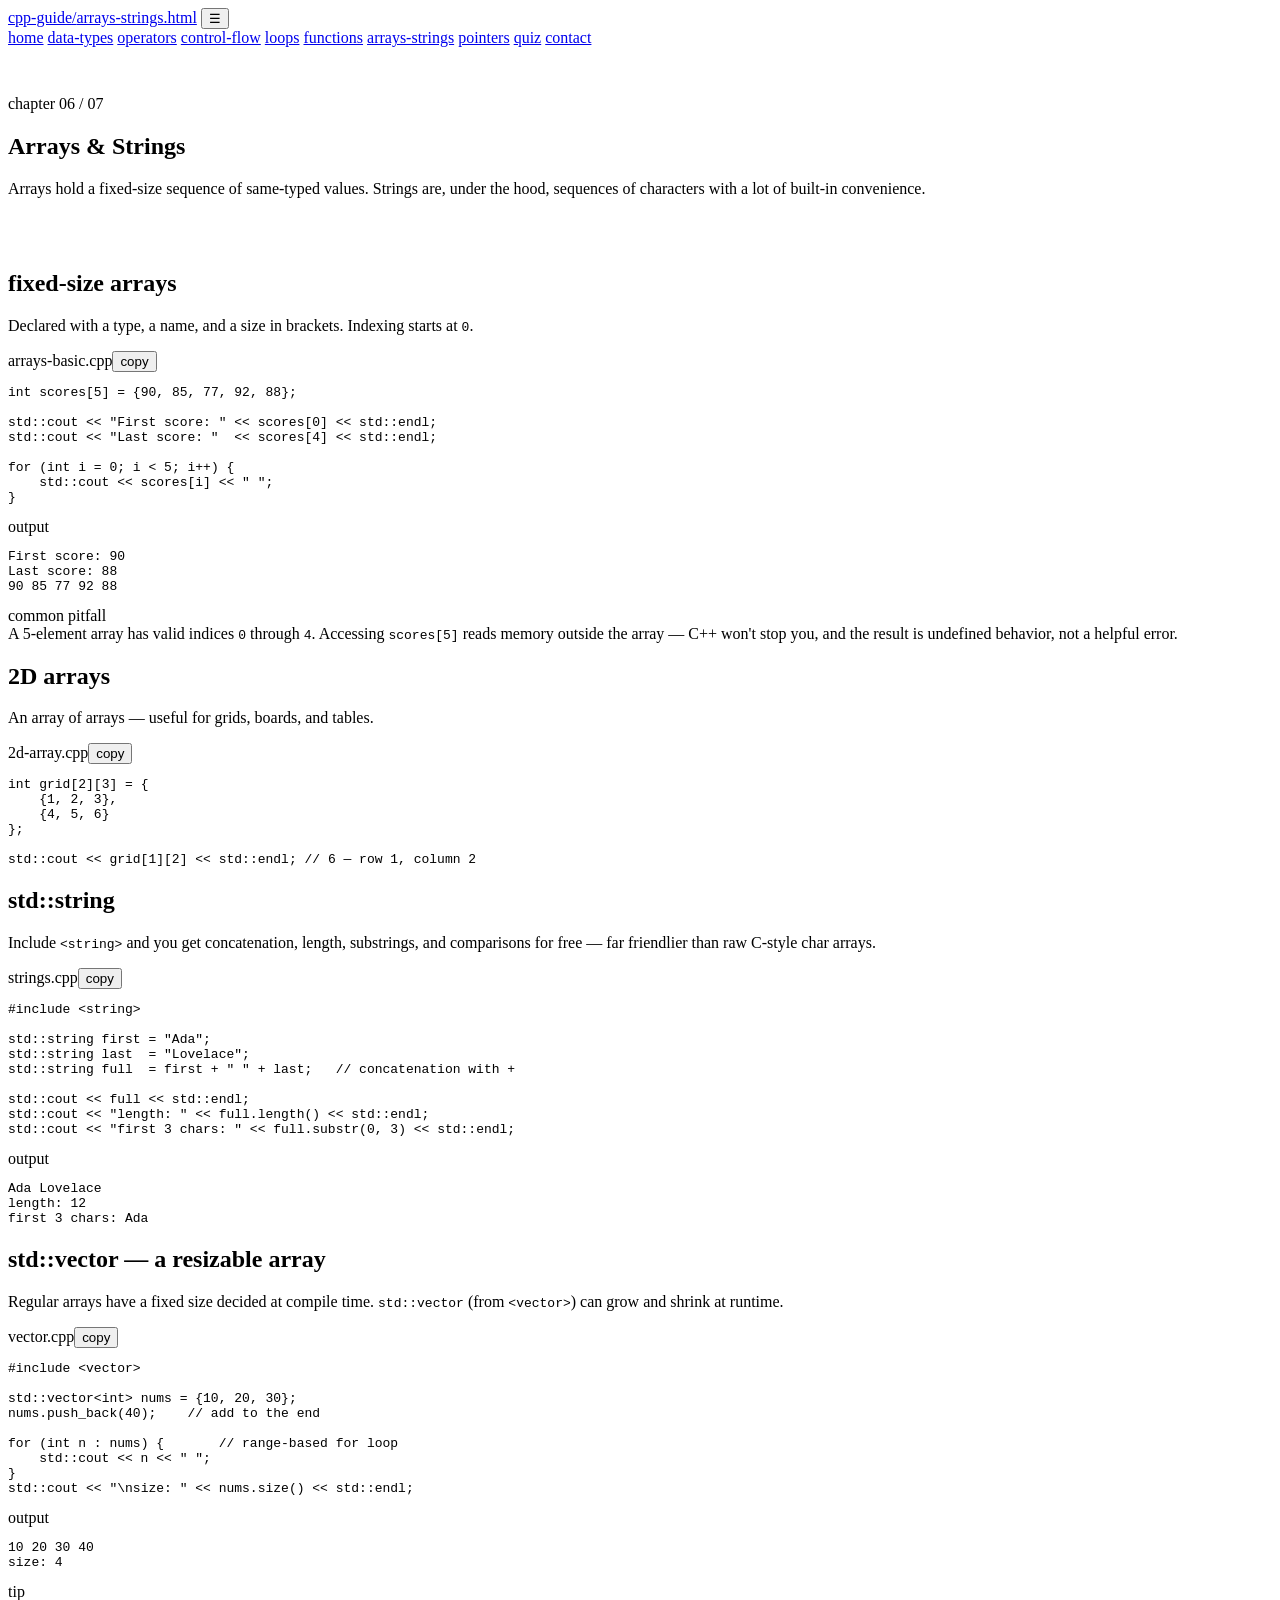
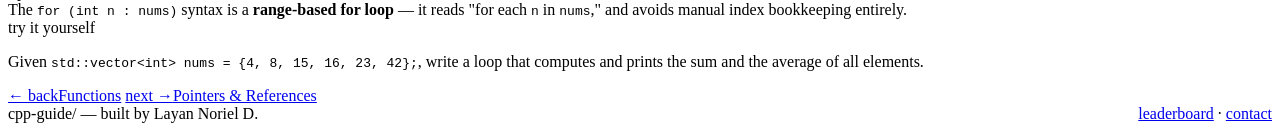
==== arrays-strings.html @ 3d73a4aa "Add files via upload" ====
<!DOCTYPE html>
<html lang="en">
<head>
<meta charset="UTF-8">
<meta name="viewport" content="width=device-width, initial-scale=1.0">
<title>Arrays &amp; Strings — C++ Learning Guide</title>
<meta name="description" content="C++ arrays and strings: fixed arrays, 2D arrays, std::string, and std::vector basics.">
<link rel="stylesheet" href="assets/css/style.css">
</head>
<body>

<header class="titlebar">
  <div class="wrap">
    <div class="dots"><span></span><span></span><span></span></div>
    <a class="brand" href="index.html"><span class="path">cpp-guide/</span><span class="file">arrays-strings.html</span></a>
    <button class="navtoggle" aria-label="toggle menu">☰</button>
    <nav class="navlinks">
      <a href="index.html">home</a>
      <a href="data-types.html">data-types</a>
      <a href="operators.html">operators</a>
      <a href="control-flow.html">control-flow</a>
      <a href="loops.html">loops</a>
      <a href="functions.html">functions</a>
      <a href="arrays-strings.html">arrays-strings</a>
      <a href="pointers.html">pointers</a>
      <a href="quiz.html">quiz</a>
      <a href="contact.html">contact</a>
    </nav>
  </div>
</header>

<section class="hero" style="padding:48px 0 36px;">
  <div class="wrap">
    <div class="eyebrow">chapter 06 / 07</div>
    <h1>Arrays &amp; <span class="accent">Strings</span></h1>
    <p class="lede">Arrays hold a fixed-size sequence of same-typed values. Strings are, under the hood, sequences of characters with a lot of built-in convenience.</p>
  </div>
</section>

<main>
  <div class="wrap">

    <section>
      <h2>fixed-size arrays</h2>
      <p class="deck">Declared with a type, a name, and a size in brackets. Indexing starts at <code>0</code>.</p>
      <div class="code-window">
        <div class="cw-head"><div class="dots cw-dots"><span></span><span></span><span></span></div><span class="fname">arrays-basic.cpp</span><button class="copy-btn">copy</button></div>
        <pre><code><span class="tk-type">int</span> scores[<span class="tk-num">5</span>] = {<span class="tk-num">90</span>, <span class="tk-num">85</span>, <span class="tk-num">77</span>, <span class="tk-num">92</span>, <span class="tk-num">88</span>};

std::cout &lt;&lt; <span class="tk-str">"First score: "</span> &lt;&lt; scores[<span class="tk-num">0</span>] &lt;&lt; std::endl;
std::cout &lt;&lt; <span class="tk-str">"Last score: "</span>  &lt;&lt; scores[<span class="tk-num">4</span>] &lt;&lt; std::endl;

<span class="tk-kw">for</span> (<span class="tk-type">int</span> i = <span class="tk-num">0</span>; i &lt; <span class="tk-num">5</span>; i++) {
    std::cout &lt;&lt; scores[i] &lt;&lt; <span class="tk-str">" "</span>;
}</code></pre>
        <div class="cw-output"><div class="cw-label">output</div><pre><code>First score: 90
Last score: 88
90 85 77 92 88</code></pre></div>
      </div>
      <div class="note note-pitfall">
        <div class="note-head">common pitfall</div>
        A 5-element array has valid indices <code>0</code> through <code>4</code>. Accessing <code>scores[5]</code> reads memory outside the array — C++ won't stop you, and the result is undefined behavior, not a helpful error.
      </div>
    </section>

    <section>
      <h2>2D arrays</h2>
      <p class="deck">An array of arrays — useful for grids, boards, and tables.</p>
      <div class="code-window">
        <div class="cw-head"><div class="dots cw-dots"><span></span><span></span><span></span></div><span class="fname">2d-array.cpp</span><button class="copy-btn">copy</button></div>
        <pre><code><span class="tk-type">int</span> grid[<span class="tk-num">2</span>][<span class="tk-num">3</span>] = {
    {<span class="tk-num">1</span>, <span class="tk-num">2</span>, <span class="tk-num">3</span>},
    {<span class="tk-num">4</span>, <span class="tk-num">5</span>, <span class="tk-num">6</span>}
};

std::cout &lt;&lt; grid[<span class="tk-num">1</span>][<span class="tk-num">2</span>] &lt;&lt; std::endl; <span class="tk-com">// 6 — row 1, column 2</span></code></pre>
      </div>
    </section>

    <section>
      <h2>std::string</h2>
      <p class="deck">Include <code>&lt;string&gt;</code> and you get concatenation, length, substrings, and comparisons for free — far friendlier than raw C-style char arrays.</p>
      <div class="code-window">
        <div class="cw-head"><div class="dots cw-dots"><span></span><span></span><span></span></div><span class="fname">strings.cpp</span><button class="copy-btn">copy</button></div>
        <pre><code><span class="tk-op">#include</span> <span class="tk-str">&lt;string&gt;</span>

std::string first = <span class="tk-str">"Ada"</span>;
std::string last  = <span class="tk-str">"Lovelace"</span>;
std::string full  = first + <span class="tk-str">" "</span> + last;   <span class="tk-com">// concatenation with +</span>

std::cout &lt;&lt; full &lt;&lt; std::endl;
std::cout &lt;&lt; <span class="tk-str">"length: "</span> &lt;&lt; full.<span class="tk-fn">length</span>() &lt;&lt; std::endl;
std::cout &lt;&lt; <span class="tk-str">"first 3 chars: "</span> &lt;&lt; full.<span class="tk-fn">substr</span>(<span class="tk-num">0</span>, <span class="tk-num">3</span>) &lt;&lt; std::endl;</code></pre>
        <div class="cw-output"><div class="cw-label">output</div><pre><code>Ada Lovelace
length: 12
first 3 chars: Ada</code></pre></div>
      </div>
    </section>

    <section>
      <h2>std::vector — a resizable array</h2>
      <p class="deck">Regular arrays have a fixed size decided at compile time. <code>std::vector</code> (from <code>&lt;vector&gt;</code>) can grow and shrink at runtime.</p>
      <div class="code-window">
        <div class="cw-head"><div class="dots cw-dots"><span></span><span></span><span></span></div><span class="fname">vector.cpp</span><button class="copy-btn">copy</button></div>
        <pre><code><span class="tk-op">#include</span> <span class="tk-str">&lt;vector&gt;</span>

std::vector&lt;<span class="tk-type">int</span>&gt; nums = {<span class="tk-num">10</span>, <span class="tk-num">20</span>, <span class="tk-num">30</span>};
nums.<span class="tk-fn">push_back</span>(<span class="tk-num">40</span>);    <span class="tk-com">// add to the end</span>

<span class="tk-kw">for</span> (<span class="tk-type">int</span> n : nums) {       <span class="tk-com">// range-based for loop</span>
    std::cout &lt;&lt; n &lt;&lt; <span class="tk-str">" "</span>;
}
std::cout &lt;&lt; <span class="tk-str">"\nsize: "</span> &lt;&lt; nums.<span class="tk-fn">size</span>() &lt;&lt; std::endl;</code></pre>
        <div class="cw-output"><div class="cw-label">output</div><pre><code>10 20 30 40 
size: 4</code></pre></div>
      </div>
      <div class="note note-tip">
        <div class="note-head">tip</div>
        The <code>for (int n : nums)</code> syntax is a <strong>range-based for loop</strong> — it reads "for each <code>n</code> in <code>nums</code>," and avoids manual index bookkeeping entirely.
      </div>
    </section>

    <section class="exercise">
      <div class="ex-head">try it yourself</div>
      <p>Given <code>std::vector&lt;int&gt; nums = {4, 8, 15, 16, 23, 42};</code>, write a loop that computes and prints the sum and the average of all elements.</p>
    </section>

  </div>

  <div class="wrap">
    <div class="pager">
      <a href="functions.html"><span class="dir">← back</span>Functions</a>
      <a class="next" href="pointers.html"><span class="dir">next →</span>Pointers &amp; References</a>
    </div>
  </div>
</main>

<footer>
  <div class="wrap" style="display:flex; justify-content:space-between; width:100%; flex-wrap:wrap; gap:10px;">
    <span>cpp-guide/ — built by Layan Noriel D.</span>
    <span><a href="leaderboard.php">leaderboard</a> · <a href="contact.html">contact</a></span>
  </div>
</footer>

<script src="assets/js/script.js"></script>
</body>
</html>
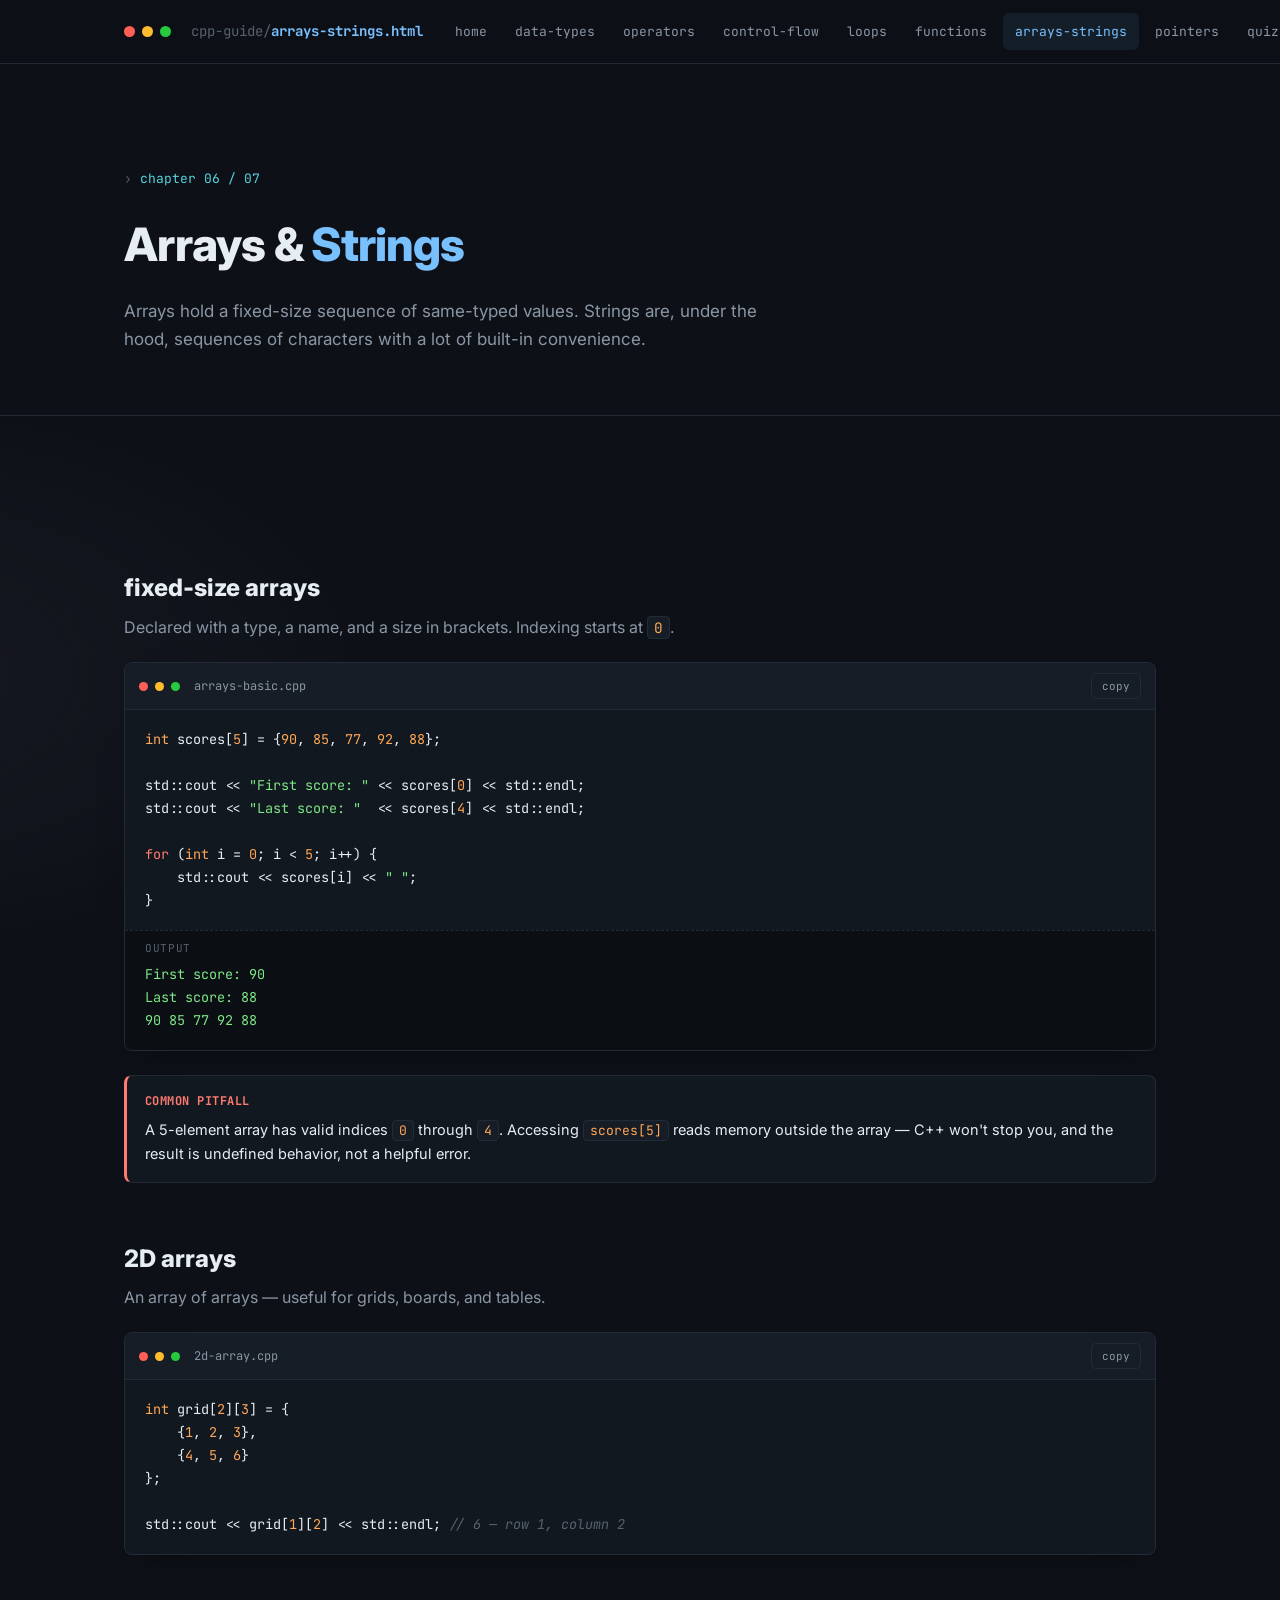
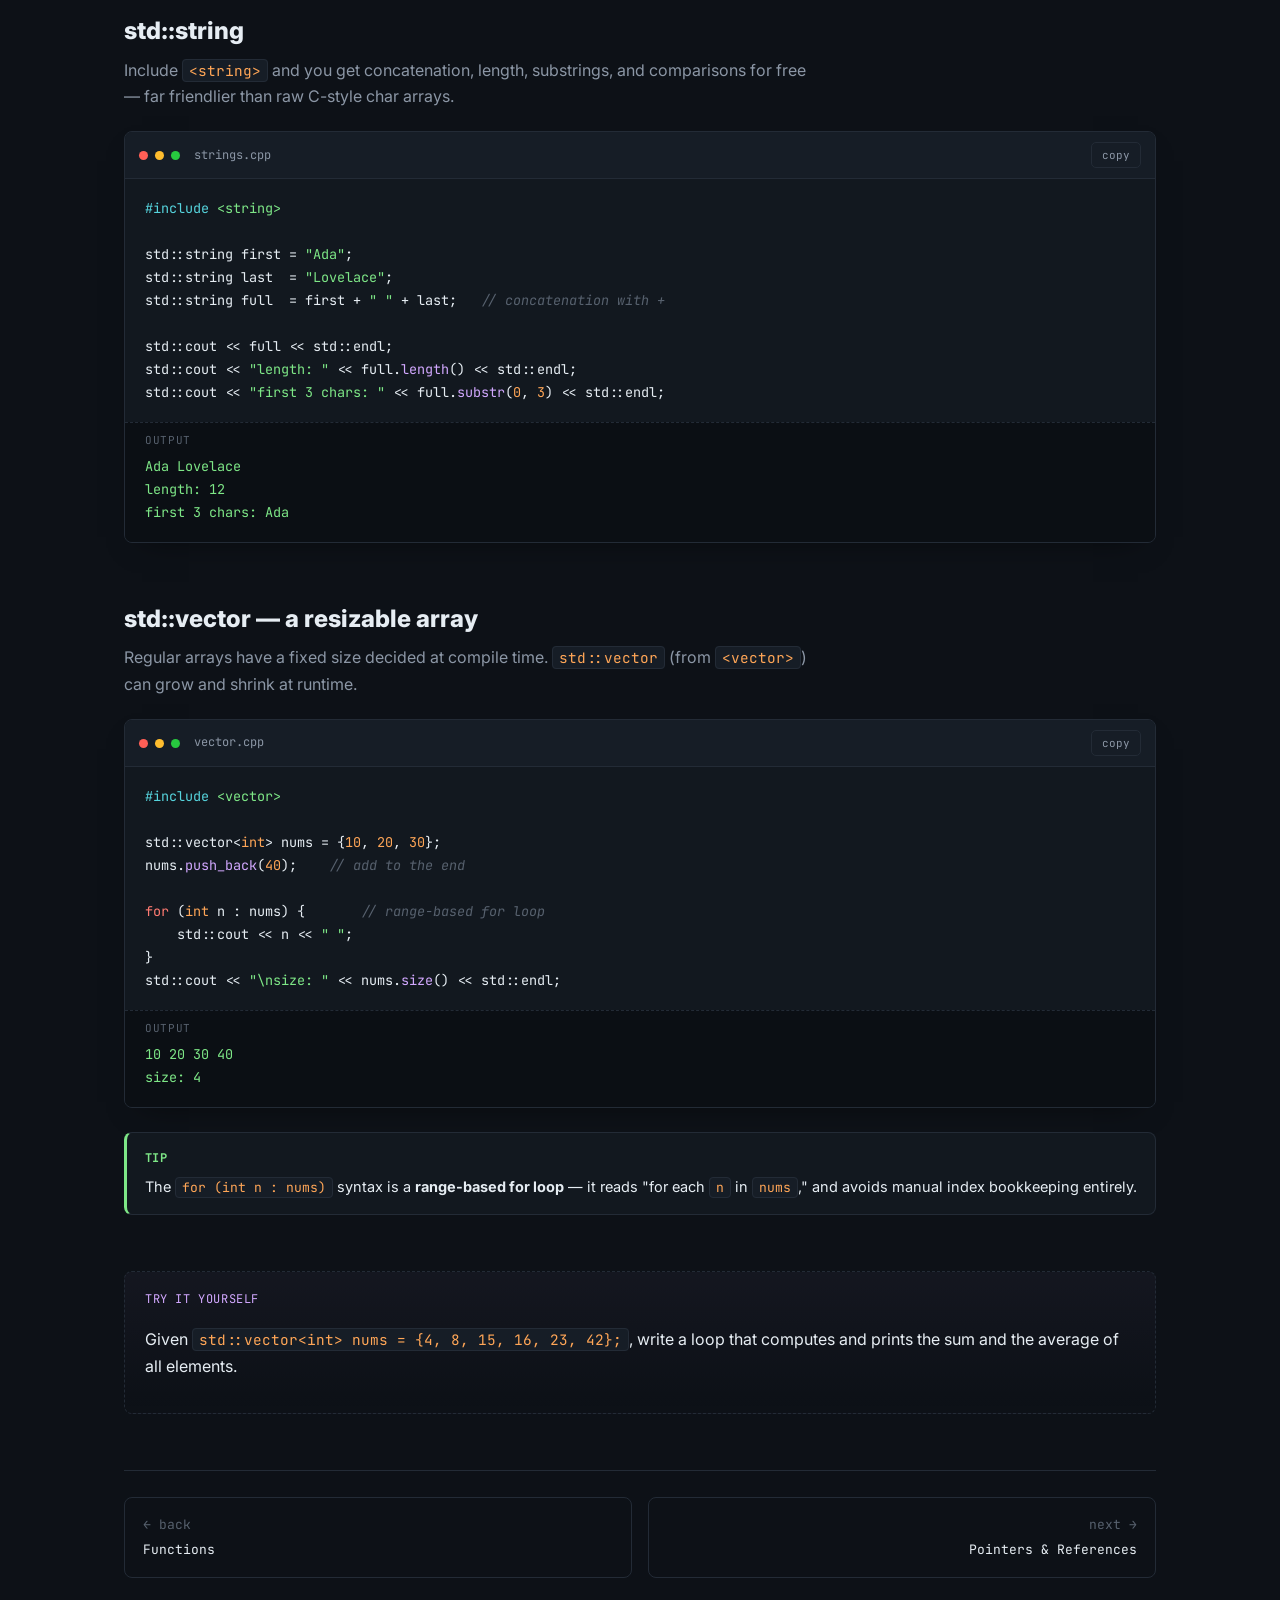
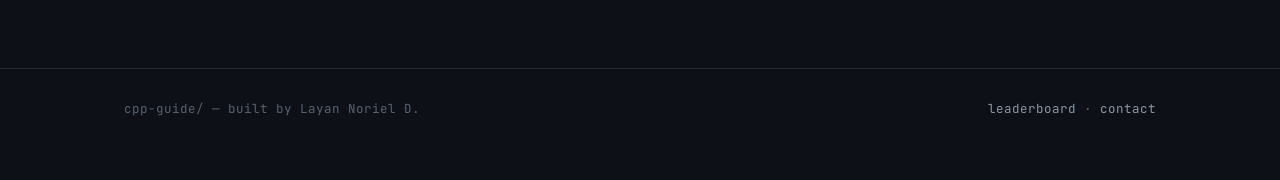
==== commit 52ae7854: "Update stylesheet and script paths in HTML" ====
--- a/arrays-strings.html
+++ b/arrays-strings.html
@@ -5,7 +5,7 @@
 <meta name="viewport" content="width=device-width, initial-scale=1.0">
 <title>Arrays &amp; Strings — C++ Learning Guide</title>
 <meta name="description" content="C++ arrays and strings: fixed arrays, 2D arrays, std::string, and std::vector basics.">
-<link rel="stylesheet" href="assets/css/style.css">
+<link rel="stylesheet" href="style.css">
 </head>
 <body>
 
@@ -142,6 +142,6 @@
   </div>
 </footer>
 
-<script src="assets/js/script.js"></script>
+<script src="script.js"></script>
 </body>
 </html>
--- a/style.css
+++ b/style.css
@@ -0,0 +1,334 @@
+/* =========================================================
+   C++ Learning Guide — design system
+   Theme: "the editor window" — every page reads like a file
+   open in a code editor, with real syntax-color accents.
+   ========================================================= */
+
+@import url('https://fonts.googleapis.com/css2?family=JetBrains+Mono:ital,wght@0,400;0,500;0,700;1,400&family=Inter:wght@400;500;600;700;800&display=swap');
+
+:root{
+  --bg:        #0d1117;
+  --panel:     #12181f;
+  --panel-2:   #161d26;
+  --line:      #232b36;
+  --text:      #e6edf3;
+  --muted:     #8b96a5;
+  --faint:     #57616e;
+
+  --blue:      #79c0ff;   /* keywords */
+  --green:     #7ee787;   /* strings / success */
+  --orange:    #ffa657;   /* types / numbers */
+  --purple:    #d2a8ff;   /* functions */
+  --pink:      #ff7b72;   /* control flow / errors */
+  --cyan:      #56d4dd;   /* comments-adjacent accent */
+
+  --mono: 'JetBrains Mono', ui-monospace, 'SF Mono', Consolas, monospace;
+  --sans: 'Inter', -apple-system, BlinkMacSystemFont, 'Segoe UI', sans-serif;
+
+  --radius: 8px;
+  --nav-h: 64px;
+}
+
+*,*::before,*::after{ box-sizing: border-box; }
+html{ scroll-behavior: smooth; }
+body{
+  margin:0;
+  background:
+    radial-gradient(1200px 600px at 85% -10%, rgba(121,192,255,0.07), transparent 60%),
+    radial-gradient(900px 500px at -10% 20%, rgba(210,168,255,0.05), transparent 55%),
+    var(--bg);
+  color: var(--text);
+  font-family: var(--sans);
+  line-height: 1.65;
+  -webkit-font-smoothing: antialiased;
+}
+img{ max-width:100%; }
+a{ color: inherit; }
+:focus-visible{ outline: 2px solid var(--blue); outline-offset: 2px; border-radius: 4px; }
+
+@media (prefers-reduced-motion: reduce){
+  *{ animation-duration: 0.001ms !important; animation-iteration-count: 1 !important; transition-duration: 0.001ms !important; scroll-behavior:auto !important; }
+}
+
+.wrap{ max-width: 1080px; margin:0 auto; padding: 0 24px; }
+
+/* ---------- Top nav: window titlebar ---------- */
+.titlebar{
+  position: sticky; top:0; z-index: 50;
+  height: var(--nav-h);
+  display:flex; align-items:center;
+  background: rgba(13,17,23,0.85);
+  backdrop-filter: blur(10px);
+  border-bottom: 1px solid var(--line);
+}
+.titlebar .wrap{ display:flex; align-items:center; gap:20px; width:100%; }
+.dots{ display:flex; gap:7px; flex-shrink:0; }
+.dots span{ width:11px; height:11px; border-radius:50%; display:block; }
+.dots span:nth-child(1){ background:#ff5f56; }
+.dots span:nth-child(2){ background:#ffbd2e; }
+.dots span:nth-child(3){ background:#27c93f; }
+
+.brand{
+  font-family: var(--mono); font-weight:700; font-size:14px;
+  color: var(--text); text-decoration:none; white-space:nowrap;
+}
+.brand .path{ color: var(--faint); font-weight:400; }
+.brand .file{ color: var(--blue); }
+
+.navlinks{
+  margin-left:auto; display:flex; gap: 4px; align-items:center;
+  font-family: var(--mono); font-size: 13px;
+}
+.navlinks a{
+  text-decoration:none; color: var(--muted);
+  padding: 8px 12px; border-radius:6px;
+  transition: color .15s ease, background .15s ease;
+  white-space:nowrap;
+}
+.navlinks a:hover{ color: var(--text); background: var(--panel-2); }
+.navlinks a.active{ color: var(--blue); background: rgba(121,192,255,0.08); }
+
+.navtoggle{
+  display:none; margin-left:auto; background:none; border:1px solid var(--line);
+  color:var(--text); border-radius:6px; width:38px; height:38px; font-size:18px; cursor:pointer;
+}
+
+@media (max-width: 920px){
+  .navlinks{
+    position:absolute; top: var(--nav-h); left:0; right:0;
+    background: var(--panel); border-bottom:1px solid var(--line);
+    flex-direction:column; align-items:stretch; padding:8px;
+    display:none;
+  }
+  .navlinks.open{ display:flex; }
+  .navlinks a{ padding:12px 14px; }
+  .navtoggle{ display:block; }
+  .brand .path{ display:none; }
+}
+
+/* ---------- Hero ---------- */
+.hero{
+  padding: 72px 0 48px;
+  border-bottom: 1px solid var(--line);
+}
+.eyebrow{
+  font-family: var(--mono); font-size:13px; color: var(--cyan);
+  display:flex; align-items:center; gap:8px; margin-bottom: 18px;
+}
+.eyebrow::before{ content:"›"; color: var(--faint); }
+.cursor{
+  display:inline-block; width:8px; height:16px; background: var(--blue);
+  animation: blink 1s steps(1) infinite; vertical-align: -2px;
+}
+@keyframes blink{ 50%{ opacity:0; } }
+
+h1{
+  font-family: var(--sans); font-weight:800; letter-spacing:-0.02em;
+  font-size: clamp(30px, 5vw, 46px); margin: 0 0 14px;
+}
+h1 .accent{ color: var(--blue); }
+.lede{ color: var(--muted); font-size:17px; max-width: 640px; margin: 0 0 26px; }
+
+.btnrow{ display:flex; gap:12px; flex-wrap:wrap; }
+.btn{
+  font-family: var(--mono); font-size:14px; text-decoration:none;
+  padding: 12px 18px; border-radius: 7px; display:inline-flex; align-items:center; gap:8px;
+  transition: transform .15s ease, background .15s ease, border-color .15s ease;
+}
+.btn-primary{ background: var(--blue); color:#04101c; font-weight:700; }
+.btn-primary:hover{ transform: translateY(-1px); background:#96d0ff; }
+.btn-ghost{ background: transparent; color:var(--text); border:1px solid var(--line); }
+.btn-ghost:hover{ border-color: var(--blue); color: var(--blue); }
+
+/* ---------- Section chrome ---------- */
+main{ padding: 40px 0 90px; }
+section{ margin: 56px 0; }
+section h2{
+  font-family: var(--sans); font-size: 24px; font-weight:800; margin: 0 0 6px;
+  display:flex; align-items:baseline; gap:10px;
+}
+section h2 .tag{
+  font-family: var(--mono); font-size:12px; font-weight:500; color: var(--faint);
+}
+section p{ color: var(--text); }
+section > p.deck{ color: var(--muted); margin-top:0; margin-bottom:22px; max-width:700px; }
+h3{ font-size:17px; font-weight:700; margin: 26px 0 10px; color: var(--text); }
+
+/* ---------- Code window ---------- */
+.code-window{
+  background: var(--panel);
+  border: 1px solid var(--line);
+  border-radius: var(--radius);
+  overflow:hidden;
+  margin: 18px 0 24px;
+  box-shadow: 0 12px 30px -18px rgba(0,0,0,0.6);
+}
+.code-window .cw-head{
+  display:flex; align-items:center; gap:10px;
+  padding: 10px 14px; background: var(--panel-2); border-bottom:1px solid var(--line);
+}
+.code-window .cw-head .fname{
+  font-family: var(--mono); font-size:12px; color: var(--muted); margin-left:4px;
+}
+.code-window .cw-dots span{ width:9px; height:9px; }
+pre{
+  margin:0; padding: 18px 20px; overflow-x:auto;
+  font-family: var(--mono); font-size: 13.5px; line-height:1.7;
+}
+code{ font-family: var(--mono); }
+:not(pre) > code{
+  background: var(--panel-2); border:1px solid var(--line); border-radius:4px;
+  padding: 1px 6px; font-size: 0.9em; color: var(--orange);
+}
+
+/* token colors (manually applied via spans) */
+.tk-kw{ color: var(--pink); }        /* keywords: if, for, return */
+.tk-type{ color: var(--orange); }    /* int, double, bool, string */
+.tk-str{ color: var(--green); }      /* "strings" */
+.tk-num{ color: var(--orange); }
+.tk-fn{ color: var(--purple); }      /* function names */
+.tk-com{ color: var(--faint); font-style: italic; }
+.tk-op{ color: var(--cyan); }
+
+.cw-output{
+  border-top:1px dashed var(--line); background:#0b0f14;
+}
+.cw-output .cw-label{
+  font-family:var(--mono); font-size:11px; color:var(--faint);
+  padding: 8px 20px 0; text-transform:uppercase; letter-spacing:.06em;
+}
+.cw-output pre{ color: var(--green); padding-top:6px; }
+
+.copy-btn{
+  margin-left:auto; background:none; border:1px solid var(--line); color:var(--muted);
+  font-family:var(--mono); font-size:11px; padding:5px 10px; border-radius:5px; cursor:pointer;
+  transition: all .15s ease;
+}
+.copy-btn:hover{ color:var(--text); border-color:var(--blue); }
+.copy-btn.copied{ color: var(--green); border-color: var(--green); }
+
+/* ---------- Callouts ---------- */
+.note{
+  border-radius: var(--radius); padding: 16px 18px; margin: 20px 0;
+  border:1px solid var(--line); background: var(--panel);
+  font-size:14.5px;
+}
+.note .note-head{
+  font-family: var(--mono); font-size:12px; font-weight:700; letter-spacing:.04em;
+  text-transform:uppercase; margin-bottom:6px; display:flex; align-items:center; gap:8px;
+}
+.note-tip{ border-left:3px solid var(--green); }
+.note-tip .note-head{ color: var(--green); }
+.note-warn{ border-left:3px solid var(--orange); }
+.note-warn .note-head{ color: var(--orange); }
+.note-pitfall{ border-left:3px solid var(--pink); }
+.note-pitfall .note-head{ color: var(--pink); }
+
+/* ---------- Cards / grids ---------- */
+.grid{ display:grid; gap:16px; }
+.grid-2{ grid-template-columns: repeat(2, 1fr); }
+.grid-3{ grid-template-columns: repeat(3, 1fr); }
+.grid-4{ grid-template-columns: repeat(4, 1fr); }
+@media (max-width: 800px){ .grid-2,.grid-3,.grid-4{ grid-template-columns: 1fr 1fr; } }
+@media (max-width: 560px){ .grid-2,.grid-3,.grid-4{ grid-template-columns: 1fr; } }
+
+.card{
+  background: var(--panel); border:1px solid var(--line); border-radius: var(--radius);
+  padding:18px; transition: border-color .15s ease, transform .15s ease;
+}
+.card:hover{ border-color:#31404f; }
+.card h4{
+  margin:0 0 6px; font-family:var(--mono); font-size:14px; color:var(--blue);
+}
+.card p{ margin:0; color:var(--muted); font-size:13.5px; }
+
+/* type table */
+table{ width:100%; border-collapse:collapse; margin: 18px 0; font-size:14px; }
+th,td{ text-align:left; padding:10px 12px; border-bottom:1px solid var(--line); }
+th{ font-family:var(--mono); color:var(--faint); font-weight:600; font-size:12px; text-transform:uppercase; letter-spacing:.04em; }
+td code{ font-size:12.5px; }
+tr:hover td{ background: rgba(255,255,255,0.015); }
+
+/* ---------- Path chapter list (index) ---------- */
+.chapters{ display:flex; flex-direction:column; gap:12px; margin-top:26px; }
+.chapter{
+  display:flex; align-items:center; gap:18px;
+  background: var(--panel); border:1px solid var(--line); border-radius: var(--radius);
+  padding: 16px 20px; text-decoration:none; color:var(--text);
+  transition: border-color .15s ease, transform .15s ease, background .15s ease;
+}
+.chapter:hover{ border-color: var(--blue); transform: translateX(4px); background: var(--panel-2); }
+.chapter .idx{
+  font-family:var(--mono); font-size:13px; color:var(--faint); width:46px; flex-shrink:0;
+}
+.chapter .meta{ flex:1; min-width:0; }
+.chapter .meta h3{ margin:0 0 3px; font-size:16px; }
+.chapter .meta p{ margin:0; color:var(--muted); font-size:13px; }
+.chapter .arrow{ font-family:var(--mono); color:var(--faint); transition:transform .15s ease, color .15s ease; }
+.chapter:hover .arrow{ transform:translateX(3px); color:var(--blue); }
+.chapter .lvl{
+  font-family: var(--mono); font-size:11px; padding:4px 9px; border-radius:20px;
+  border:1px solid var(--line); color:var(--muted); flex-shrink:0;
+}
+
+/* ---------- Exercise / quiz blocks ---------- */
+.exercise{
+  border: 1px dashed var(--line); border-radius: var(--radius); padding: 18px 20px; margin: 22px 0;
+  background: linear-gradient(180deg, rgba(210,168,255,0.04), transparent);
+}
+.exercise .ex-head{
+  font-family: var(--mono); font-size:12px; color: var(--purple); text-transform:uppercase; letter-spacing:.05em;
+  margin-bottom:8px;
+}
+.quiz-q{ margin: 18px 0; padding-bottom:18px; border-bottom:1px solid var(--line); }
+.quiz-q:last-child{ border-bottom:none; }
+.quiz-q p.qtext{ font-weight:600; margin:0 0 10px; }
+.quiz-opts{ display:flex; flex-direction:column; gap:8px; }
+.quiz-opt{
+  display:flex; align-items:center; gap:10px; padding:10px 12px;
+  border:1px solid var(--line); border-radius:7px; cursor:pointer; font-size:14px;
+  transition: border-color .15s ease, background .15s ease;
+}
+.quiz-opt:hover{ border-color:#3a4756; }
+.quiz-opt input{ accent-color: var(--blue); }
+.quiz-opt.correct{ border-color: var(--green); background: rgba(126,231,135,0.06); }
+.quiz-opt.incorrect{ border-color: var(--pink); background: rgba(255,123,114,0.06); }
+.quiz-score{
+  font-family: var(--mono); font-size:14px; margin-top:18px; padding:14px 16px;
+  border-radius:7px; background: var(--panel-2); border:1px solid var(--line);
+}
+
+/* forms (contact / progress) */
+.field{ margin-bottom:16px; }
+.field label{ display:block; font-family:var(--mono); font-size:12px; color:var(--muted); margin-bottom:6px; }
+.field input, .field textarea, .field select{
+  width:100%; background: var(--panel-2); border:1px solid var(--line); color:var(--text);
+  padding:11px 12px; border-radius:6px; font-family:var(--sans); font-size:14px;
+}
+.field input:focus, .field textarea:focus{ border-color:var(--blue); }
+.field textarea{ resize:vertical; min-height:120px; }
+.form-msg{ font-family:var(--mono); font-size:13.5px; padding:12px 14px; border-radius:7px; margin-bottom:16px; }
+.form-msg.ok{ background: rgba(126,231,135,0.08); border:1px solid var(--green); color: var(--green); }
+.form-msg.err{ background: rgba(255,123,114,0.08); border:1px solid var(--pink); color: var(--pink); }
+
+/* progress bar */
+.progress-track{ height:8px; background:var(--panel-2); border-radius:20px; overflow:hidden; border:1px solid var(--line); }
+.progress-fill{ height:100%; background: linear-gradient(90deg, var(--blue), var(--purple)); border-radius:20px; transition: width .4s ease; }
+
+/* pager */
+.pager{ display:flex; justify-content:space-between; gap:16px; margin-top:56px; padding-top:26px; border-top:1px solid var(--line); }
+.pager a{
+  flex:1; text-decoration:none; color:var(--text); border:1px solid var(--line); border-radius:var(--radius);
+  padding:16px 18px; font-family:var(--mono); font-size:13px; transition: border-color .15s ease;
+}
+.pager a:hover{ border-color:var(--blue); }
+.pager .dir{ color:var(--faint); display:block; margin-bottom:4px; }
+.pager .next{ text-align:right; margin-left:auto; }
+
+footer{
+  border-top:1px solid var(--line); padding: 30px 0 60px;
+  color: var(--faint); font-family:var(--mono); font-size:12.5px;
+  display:flex; justify-content:space-between; flex-wrap:wrap; gap:10px;
+}
+footer a{ color:var(--muted); text-decoration:none; }
+footer a:hover{ color: var(--blue); }
